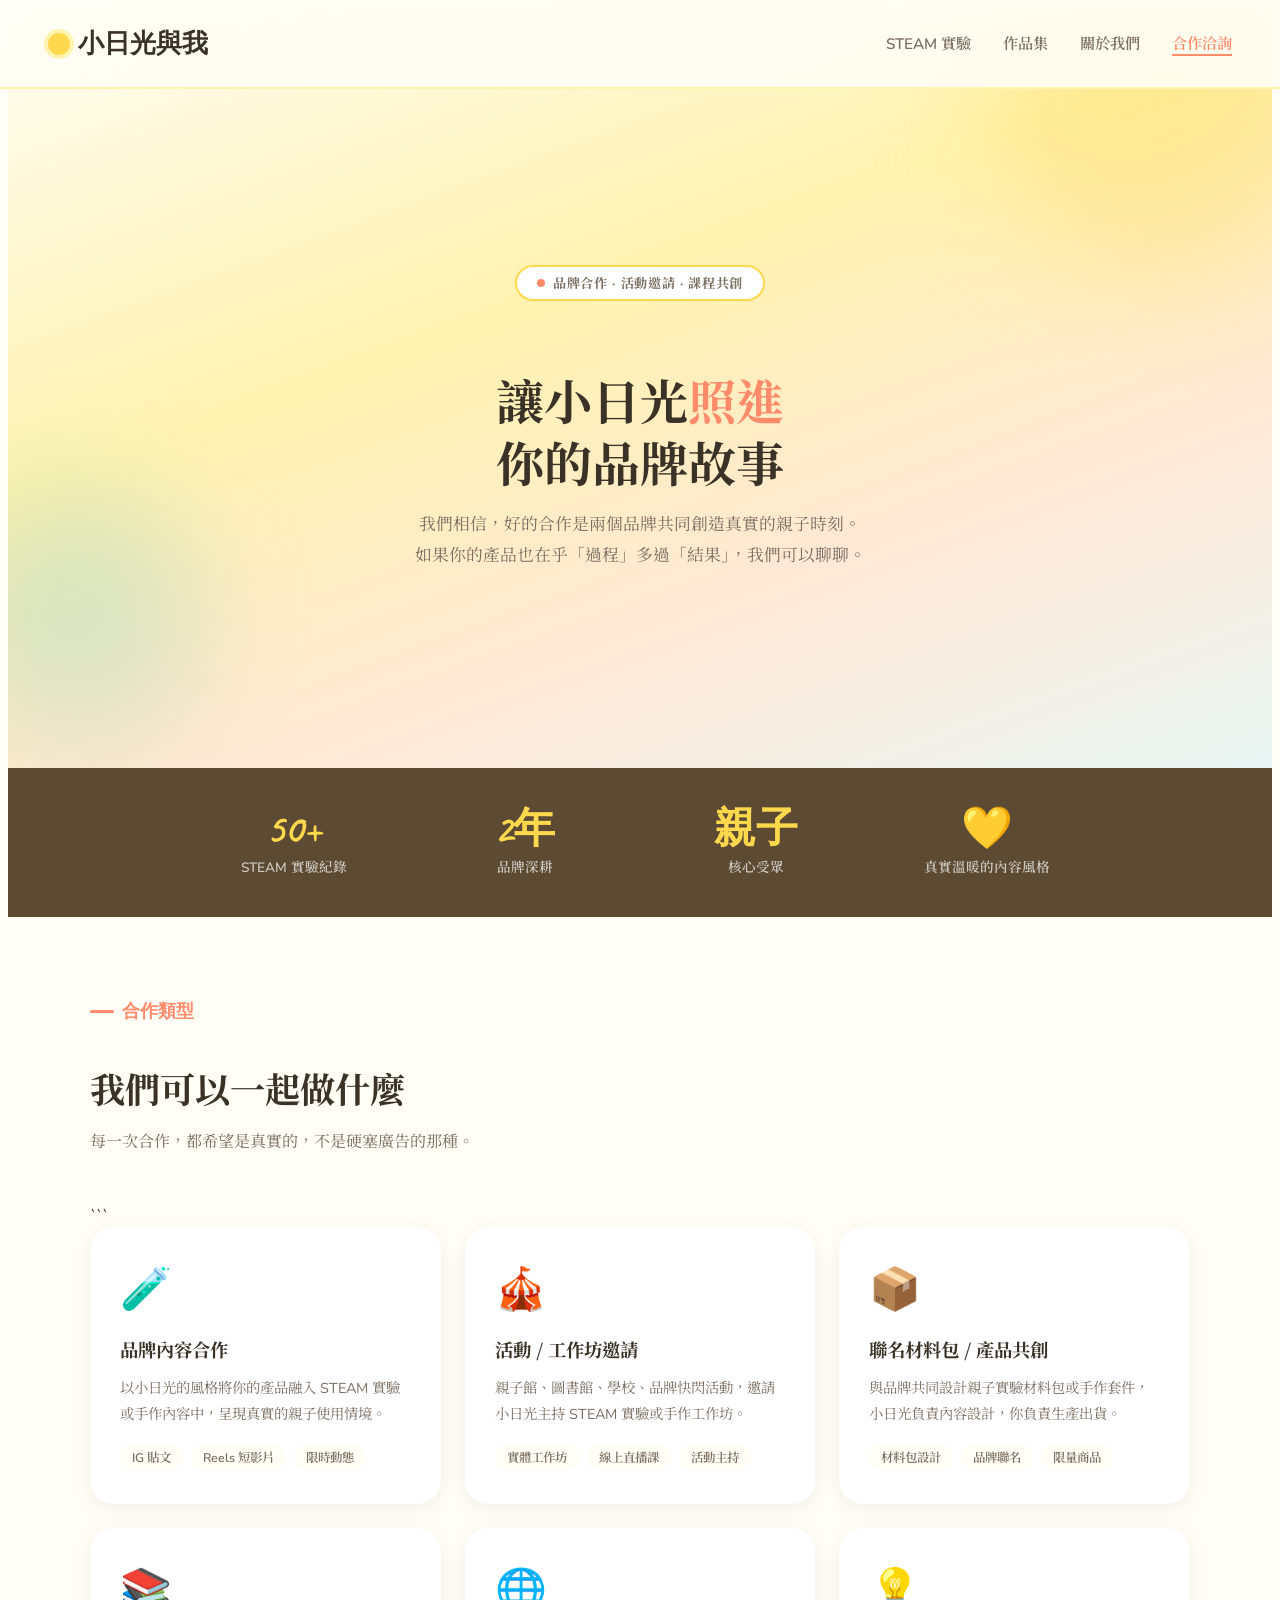
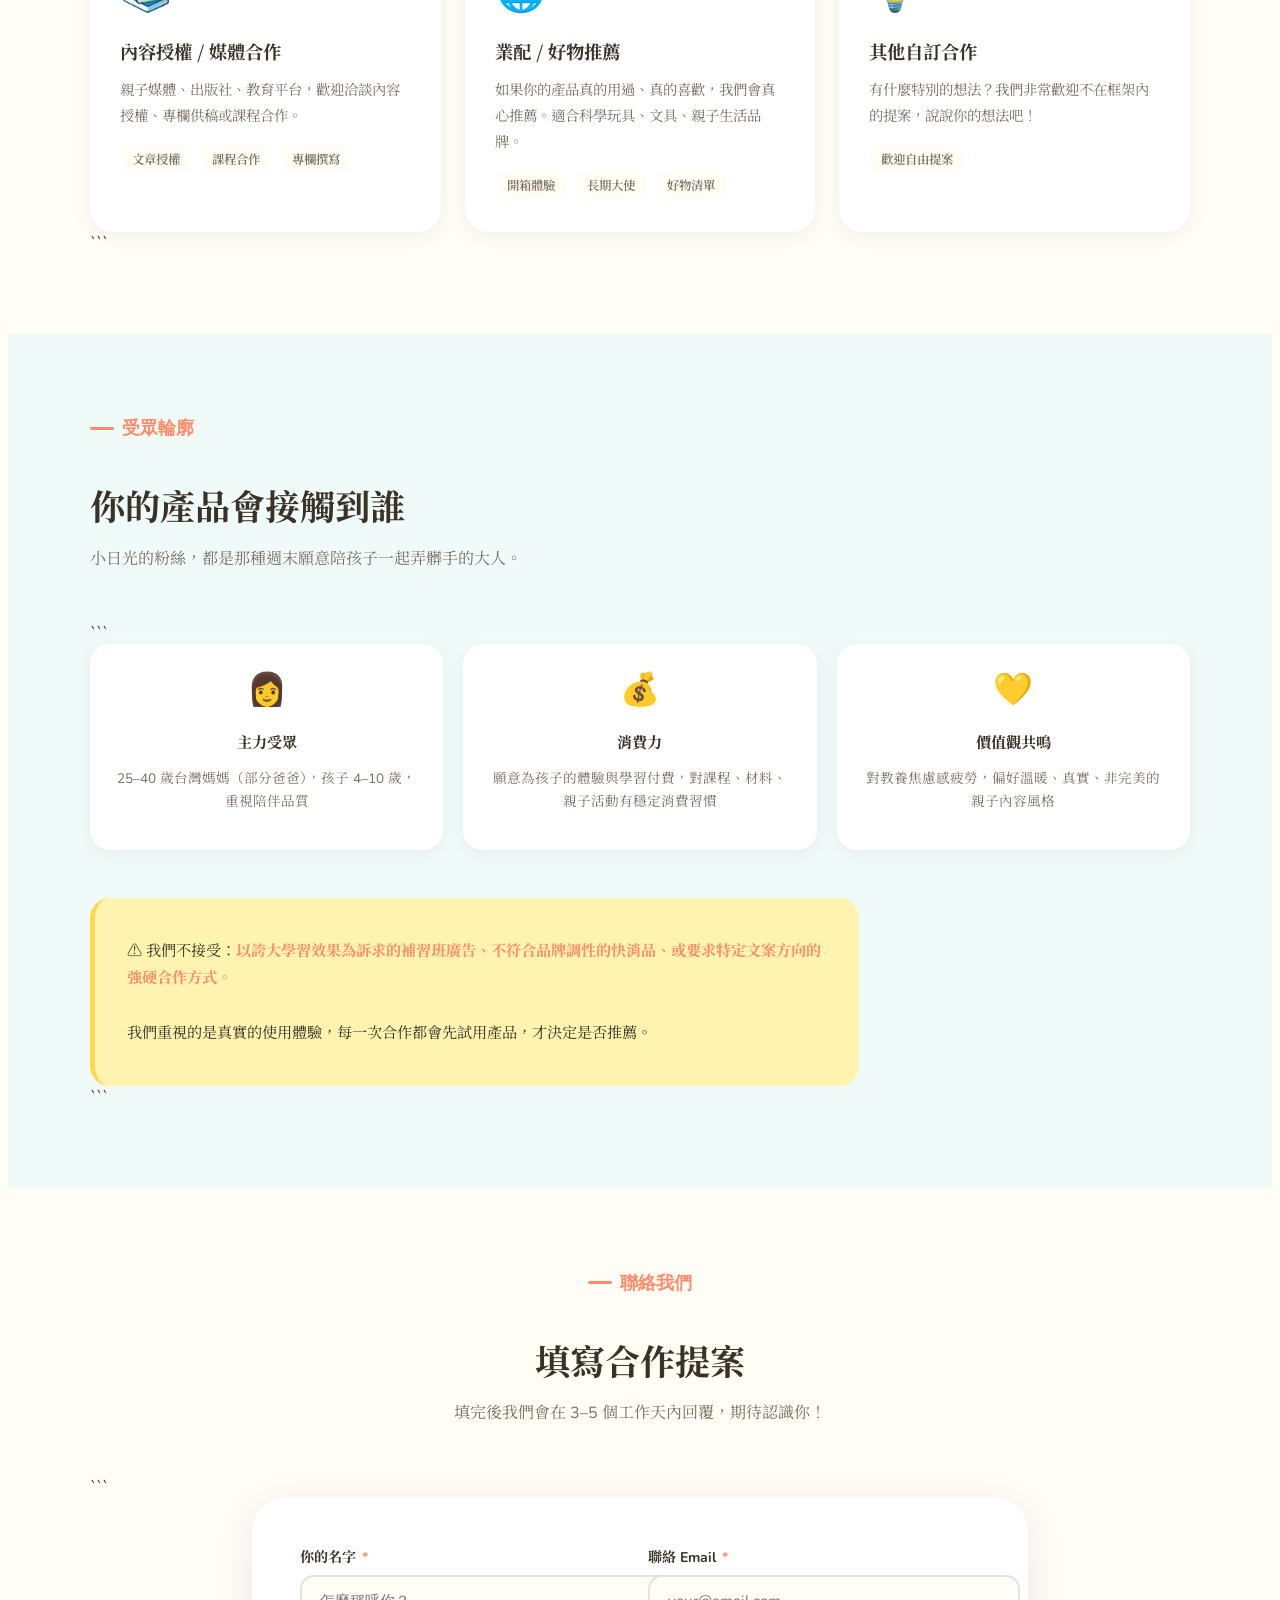
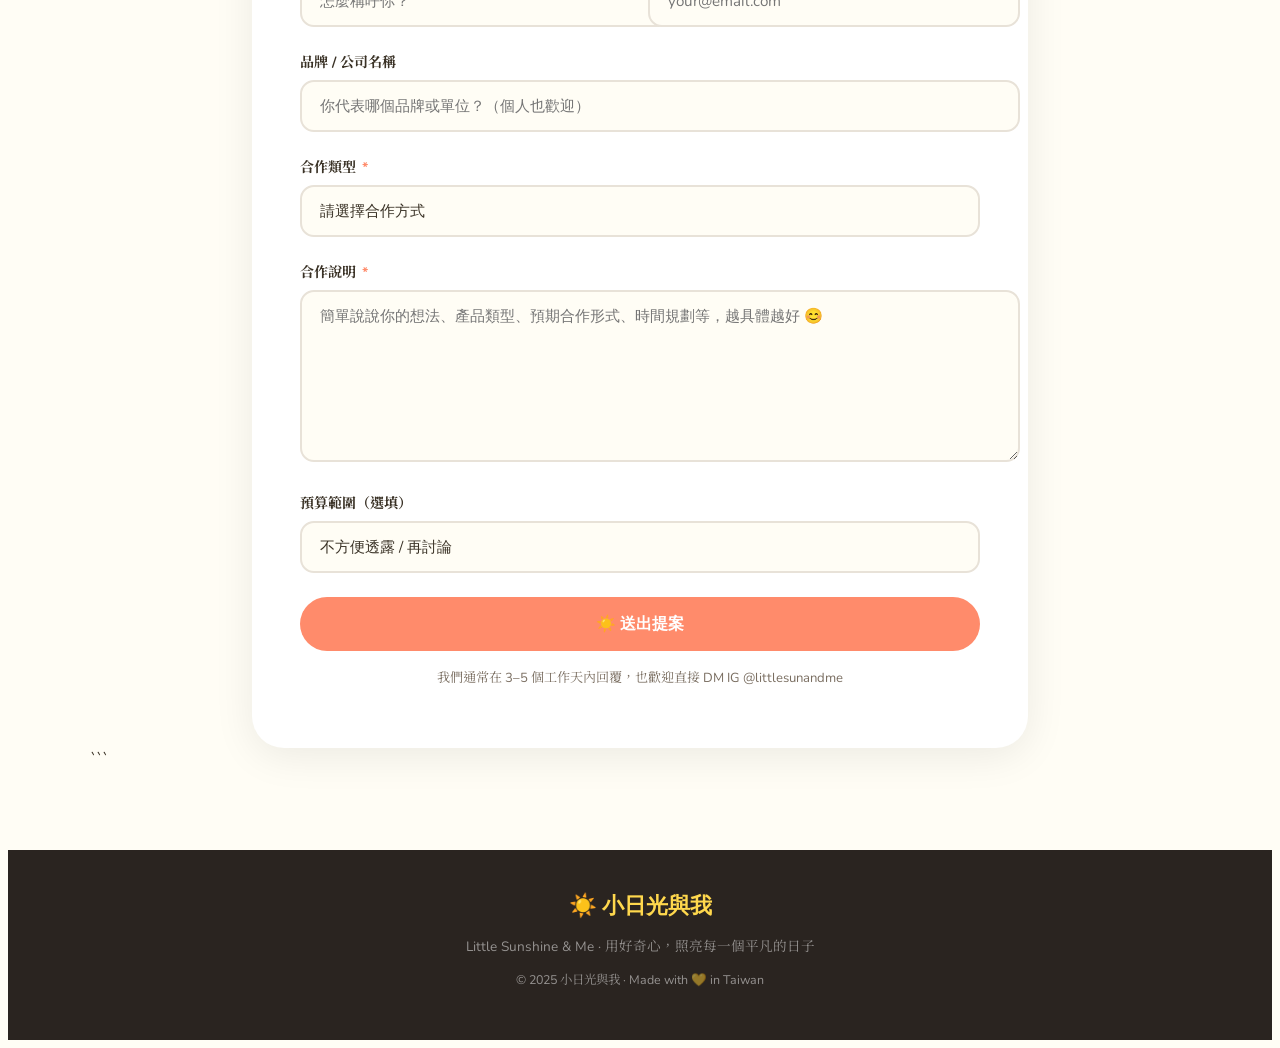
==== collab.html @ 1157f91b "Create collab.html for partnership proposals Add a new HTML page for collaboration inquiries with st" ====
<!DOCTYPE html>

<html lang="zh-TW">
<head>
  <meta charset="UTF-8" />
  <meta name="viewport" content="width=device-width, initial-scale=1.0" />
  <title>合作洽詢 ｜ 小日光與我 Little Sunshine & Me</title>
  <meta name="description" content="與小日光與我合作，觸及台灣親子家庭。品牌業配、活動邀請、課程合作，歡迎洽詢。" />
  <link href="https://fonts.googleapis.com/css2?family=Noto+Serif+TC:wght@400;600;700&family=Nunito:wght@400;600;700;800&family=Caveat:wght@500;700&display=swap" rel="stylesheet">
  <style>
    :root {
      --sun: #FFD84D;
      --sun-light: #FFF3B0;
      --coral: #FF8B6B;
      --mint: #7ECAC3;
      --sky: #A8D8EA;
      --lavender: #C3B1E1;
      --leaf: #90C67C;
      --cream: #FFFDF5;
      --text: #3A3226;
      --text-light: #7A6E61;
      --white: #FFFFFF;
    }

```
* { margin: 0; padding: 0; box-sizing: border-box; }
html { scroll-behavior: smooth; }
body {
  font-family: 'Nunito', 'Noto Serif TC', sans-serif;
  background: var(--cream);
  color: var(--text);
  overflow-x: hidden;
}

/* ── NAV ── */
nav {
  position: fixed; top: 0; left: 0; right: 0; z-index: 100;
  display: flex; align-items: center; justify-content: space-between;
  padding: 16px 48px;
  background: rgba(255,253,245,0.92);
  backdrop-filter: blur(12px);
  border-bottom: 2px solid var(--sun-light);
}
.nav-logo {
  font-family: 'Caveat', cursive;
  font-size: 1.6rem; font-weight: 700;
  color: var(--text); text-decoration: none;
  display: flex; align-items: center; gap: 8px;
}
.sun-dot {
  width: 22px; height: 22px; border-radius: 50%;
  background: var(--sun);
  box-shadow: 0 0 0 4px var(--sun-light);
  flex-shrink: 0;
  animation: pulse-sun 3s ease-in-out infinite;
}
@keyframes pulse-sun {
  0%,100%{ box-shadow: 0 0 0 4px var(--sun-light); }
  50%{ box-shadow: 0 0 0 8px rgba(255,216,77,0.2); }
}
.nav-links { display: flex; gap: 32px; list-style: none; }
.nav-links a {
  text-decoration: none; color: var(--text-light);
  font-weight: 600; font-size: 0.95rem;
  position: relative; padding-bottom: 2px; transition: color 0.2s;
}
.nav-links a::after {
  content: ''; position: absolute; bottom: 0; left: 0;
  width: 0; height: 2px; background: var(--coral);
  transition: width 0.3s;
}
.nav-links a:hover { color: var(--coral); }
.nav-links a:hover::after { width: 100%; }
.nav-links a.active { color: var(--coral); }
.nav-links a.active::after { width: 100%; }

/* ── HERO ── */
.hero {
  min-height: 60vh;
  display: flex; align-items: center; justify-content: center;
  padding: 140px 48px 80px;
  position: relative; overflow: hidden;
  background: linear-gradient(160deg, #FFFDF5 0%, #FFF3B0 40%, #FFE8D6 70%, #E8F5F3 100%);
  text-align: center;
}
.hero-blobs { position: absolute; inset: 0; pointer-events: none; overflow: hidden; }
.blob {
  position: absolute; border-radius: 50%;
  opacity: 0.3; filter: blur(60px);
  animation: float-blob 8s ease-in-out infinite;
}
.blob-1 { width: 350px; height: 350px; background: var(--sun); top: -80px; right: -60px; }
.blob-2 { width: 250px; height: 250px; background: var(--mint); bottom: 30px; left: -60px; animation-delay: 3s; }
@keyframes float-blob {
  0%,100% { transform: translate(0,0) scale(1); }
  50% { transform: translate(15px,-20px) scale(1.04); }
}
.hero-inner { position: relative; z-index: 1; max-width: 700px; }
.hero-badge {
  display: inline-flex; align-items: center; gap: 8px;
  background: var(--white); border: 2px solid var(--sun);
  border-radius: 100px; padding: 6px 20px;
  font-size: 0.82rem; font-weight: 700; color: var(--text-light);
  margin-bottom: 28px; letter-spacing: 0.05em;
}
.hero-badge .dot { width: 8px; height: 8px; border-radius: 50%; background: var(--coral); }
.hero-title {
  font-family: 'Noto Serif TC', serif;
  font-size: clamp(2rem, 5vw, 3rem);
  font-weight: 700; line-height: 1.3;
  color: var(--text); margin-bottom: 16px;
}
.hero-title .accent { color: var(--coral); }
.hero-desc {
  font-size: 1.05rem; color: var(--text-light);
  line-height: 1.8; margin-bottom: 0;
}
@keyframes fade-up {
  from { opacity: 0; transform: translateY(24px); }
  to { opacity: 1; transform: translateY(0); }
}
.hero-inner { animation: fade-up 0.8s ease both; }

/* ── COMMON ── */
.max-w { max-width: 1100px; margin: 0 auto; }
section { padding: 80px 48px; }
.section-label {
  display: inline-flex; align-items: center; gap: 8px;
  font-family: 'Caveat', cursive; font-size: 1.1rem; font-weight: 700;
  color: var(--coral); margin-bottom: 12px;
}
.section-label::before { content: ''; display: block; width: 24px; height: 3px; background: var(--coral); border-radius: 2px; }
h2 {
  font-family: 'Noto Serif TC', serif;
  font-size: clamp(1.6rem, 3vw, 2.2rem);
  font-weight: 700; line-height: 1.35; margin-bottom: 16px;
}
.section-desc { color: var(--text-light); font-size: 1rem; line-height: 1.8; max-width: 560px; margin-bottom: 48px; }

/* ── STATS STRIP ── */
.stats-strip {
  background: #5C4A32; color: var(--white);
  padding: 40px 48px;
}
.stats-inner {
  max-width: 900px; margin: 0 auto;
  display: grid; grid-template-columns: repeat(4, 1fr);
  gap: 24px; text-align: center;
}
.stat-item {}
.stat-num {
  font-family: 'Caveat', cursive;
  font-size: 2.6rem; font-weight: 700; color: var(--sun);
  line-height: 1;
}
.stat-label { font-size: 0.85rem; color: rgba(255,255,255,0.7); margin-top: 6px; font-weight: 600; }

/* ── COLLAB TYPES ── */
.collab-section { background: var(--cream); }
.collab-grid {
  display: grid; grid-template-columns: repeat(auto-fill, minmax(300px, 1fr));
  gap: 24px;
}
.collab-card {
  background: var(--white); border-radius: 24px;
  padding: 32px 28px; border: 2px solid transparent;
  box-shadow: 0 4px 20px rgba(0,0,0,0.06);
  transition: all 0.3s;
}
.collab-card:hover { border-color: var(--coral); transform: translateY(-4px); box-shadow: 0 16px 40px rgba(0,0,0,0.1); }
.collab-icon { font-size: 2.6rem; margin-bottom: 16px; }
.collab-card h3 {
  font-family: 'Noto Serif TC', serif;
  font-size: 1.15rem; font-weight: 700; margin-bottom: 10px; color: var(--text);
}
.collab-card p { font-size: 0.9rem; color: var(--text-light); line-height: 1.8; margin-bottom: 16px; }
.collab-tags { display: flex; flex-wrap: wrap; gap: 8px; }
.collab-tag {
  background: var(--cream); border-radius: 100px;
  padding: 4px 12px; font-size: 0.78rem; font-weight: 600; color: var(--text-light);
}

/* ── AUDIENCE ── */
.audience-section { background: #F0FBF9; }
.audience-grid {
  display: grid; grid-template-columns: repeat(3, 1fr);
  gap: 20px; margin-bottom: 48px;
}
.audience-card {
  background: var(--white); border-radius: 20px; padding: 24px;
  box-shadow: 0 4px 16px rgba(0,0,0,0.05); text-align: center;
}
.audience-icon { font-size: 2rem; margin-bottom: 12px; }
.audience-card h4 { font-size: 0.95rem; font-weight: 700; margin-bottom: 6px; color: var(--text); }
.audience-card p { font-size: 0.85rem; color: var(--text-light); line-height: 1.7; }
.audience-note {
  background: var(--sun-light); border-radius: 20px; padding: 24px 32px;
  border-left: 5px solid var(--sun); max-width: 700px;
}
.audience-note p { font-size: 0.95rem; color: var(--text); line-height: 1.8; }
.audience-note strong { color: var(--coral); }

/* ── FORM ── */
.form-section { background: var(--cream); }
.form-wrap {
  max-width: 680px; margin: 0 auto;
  background: var(--white); border-radius: 32px;
  padding: 48px; box-shadow: 0 8px 40px rgba(0,0,0,0.08);
}
.form-group { margin-bottom: 24px; }
.form-group label {
  display: block; font-size: 0.88rem; font-weight: 700;
  color: var(--text); margin-bottom: 8px;
}
.form-group label span { color: var(--coral); margin-left: 2px; }
.form-group input,
.form-group select,
.form-group textarea {
  width: 100%; padding: 14px 18px;
  border: 2px solid #E8E2D8; border-radius: 14px;
  font-size: 0.95rem; font-family: 'Nunito', sans-serif;
  color: var(--text); background: var(--cream);
  transition: border-color 0.2s, box-shadow 0.2s;
  outline: none; appearance: none;
}
.form-group input:focus,
.form-group select:focus,
.form-group textarea:focus {
  border-color: var(--coral);
  box-shadow: 0 0 0 4px rgba(255,139,107,0.12);
}
.form-group textarea { min-height: 140px; resize: vertical; }
.form-row { display: grid; grid-template-columns: 1fr 1fr; gap: 16px; }
.form-submit {
  width: 100%; padding: 16px;
  background: var(--coral); color: var(--white);
  border: none; border-radius: 100px;
  font-size: 1rem; font-weight: 700; font-family: 'Nunito', sans-serif;
  cursor: pointer; transition: all 0.25s;
  display: flex; align-items: center; justify-content: center; gap: 8px;
}
.form-submit:hover { background: #e8704f; transform: translateY(-2px); box-shadow: 0 8px 24px rgba(255,139,107,0.4); }
.form-note {
  text-align: center; margin-top: 16px;
  font-size: 0.82rem; color: var(--text-light);
}
/* success state */
.form-success {
  display: none; text-align: center; padding: 40px 20px;
}
.form-success .success-icon { font-size: 4rem; margin-bottom: 16px; }
.form-success h3 {
  font-family: 'Noto Serif TC', serif;
  font-size: 1.5rem; font-weight: 700; color: var(--text); margin-bottom: 12px;
}
.form-success p { color: var(--text-light); line-height: 1.8; }

/* ── FOOTER ── */
footer {
  background: #2A2420; color: rgba(255,255,255,0.5);
  text-align: center; padding: 40px 48px;
}
.footer-logo {
  font-family: 'Caveat', cursive; font-size: 1.4rem; font-weight: 700;
  color: var(--sun); margin-bottom: 12px;
}
footer p { font-size: 0.85rem; }

/* ── SCROLL REVEAL ── */
.reveal { opacity: 0; transform: translateY(24px); transition: opacity 0.7s, transform 0.7s; }
.reveal.visible { opacity: 1; transform: none; }

/* ── RESPONSIVE ── */
@media (max-width: 768px) {
  nav { padding: 16px 20px; }
  .nav-links { display: none; }
  section { padding: 60px 20px; }
  .hero { padding: 100px 20px 60px; }
  .stats-strip { padding: 32px 20px; }
  .stats-inner { grid-template-columns: repeat(2, 1fr); gap: 20px; }
  .collab-grid { grid-template-columns: 1fr; }
  .audience-grid { grid-template-columns: 1fr; }
  .form-wrap { padding: 28px 20px; }
  .form-row { grid-template-columns: 1fr; }
}
```

  </style>
</head>
<body>

<!-- NAV -->

<nav>
  <a href="index.html" class="nav-logo">
    <span class="sun-dot"></span>
    小日光與我
  </a>
  <ul class="nav-links">
    <li><a href="index.html#experiments">STEAM 實驗</a></li>
    <li><a href="index.html#portfolio">作品集</a></li>
    <li><a href="index.html#about">關於我們</a></li>
    <li><a href="collab.html" class="active">合作洽詢</a></li>
  </ul>
</nav>

<!-- HERO -->

<section class="hero">
  <div class="hero-blobs">
    <div class="blob blob-1"></div>
    <div class="blob blob-2"></div>
  </div>
  <div class="hero-inner">
    <div class="hero-badge"><span class="dot"></span> 品牌合作 · 活動邀請 · 課程共創</div>
    <h1 class="hero-title">讓小日光<span class="accent">照進</span><br>你的品牌故事</h1>
    <p class="hero-desc">
      我們相信，好的合作是兩個品牌共同創造真實的親子時刻。<br>
      如果你的產品也在乎「過程」多過「結果」，我們可以聊聊。
    </p>
  </div>
</section>

<!-- STATS STRIP -->

<div class="stats-strip">
  <div class="stats-inner">
    <div class="stat-item">
      <div class="stat-num">50+</div>
      <div class="stat-label">STEAM 實驗紀錄</div>
    </div>
    <div class="stat-item">
      <div class="stat-num">2年</div>
      <div class="stat-label">品牌深耕</div>
    </div>
    <div class="stat-item">
      <div class="stat-num">親子</div>
      <div class="stat-label">核心受眾</div>
    </div>
    <div class="stat-item">
      <div class="stat-num">💛</div>
      <div class="stat-label">真實溫暖的內容風格</div>
    </div>
  </div>
</div>

<!-- COLLAB TYPES -->

<section class="collab-section">
  <div class="max-w">
    <div class="section-label reveal">合作類型</div>
    <h2 class="reveal">我們可以一起做什麼</h2>
    <p class="section-desc reveal">每一次合作，都希望是真實的，不是硬塞廣告的那種。</p>

```
<div class="collab-grid">
  <div class="collab-card reveal">
    <div class="collab-icon">🧪</div>
    <h3>品牌內容合作</h3>
    <p>以小日光的風格將你的產品融入 STEAM 實驗或手作內容中，呈現真實的親子使用情境。</p>
    <div class="collab-tags">
      <span class="collab-tag">IG 貼文</span>
      <span class="collab-tag">Reels 短影片</span>
      <span class="collab-tag">限時動態</span>
    </div>
  </div>

  <div class="collab-card reveal">
    <div class="collab-icon">🎪</div>
    <h3>活動 / 工作坊邀請</h3>
    <p>親子館、圖書館、學校、品牌快閃活動，邀請小日光主持 STEAM 實驗或手作工作坊。</p>
    <div class="collab-tags">
      <span class="collab-tag">實體工作坊</span>
      <span class="collab-tag">線上直播課</span>
      <span class="collab-tag">活動主持</span>
    </div>
  </div>

  <div class="collab-card reveal">
    <div class="collab-icon">📦</div>
    <h3>聯名材料包 / 產品共創</h3>
    <p>與品牌共同設計親子實驗材料包或手作套件，小日光負責內容設計，你負責生產出貨。</p>
    <div class="collab-tags">
      <span class="collab-tag">材料包設計</span>
      <span class="collab-tag">品牌聯名</span>
      <span class="collab-tag">限量商品</span>
    </div>
  </div>

  <div class="collab-card reveal">
    <div class="collab-icon">📚</div>
    <h3>內容授權 / 媒體合作</h3>
    <p>親子媒體、出版社、教育平台，歡迎洽談內容授權、專欄供稿或課程合作。</p>
    <div class="collab-tags">
      <span class="collab-tag">文章授權</span>
      <span class="collab-tag">課程合作</span>
      <span class="collab-tag">專欄撰寫</span>
    </div>
  </div>

  <div class="collab-card reveal">
    <div class="collab-icon">🌐</div>
    <h3>業配 / 好物推薦</h3>
    <p>如果你的產品真的用過、真的喜歡，我們會真心推薦。適合科學玩具、文具、親子生活品牌。</p>
    <div class="collab-tags">
      <span class="collab-tag">開箱體驗</span>
      <span class="collab-tag">長期大使</span>
      <span class="collab-tag">好物清單</span>
    </div>
  </div>

  <div class="collab-card reveal">
    <div class="collab-icon">💡</div>
    <h3>其他自訂合作</h3>
    <p>有什麼特別的想法？我們非常歡迎不在框架內的提案，說說你的想法吧！</p>
    <div class="collab-tags">
      <span class="collab-tag">歡迎自由提案</span>
    </div>
  </div>
</div>
```

  </div>
</section>

<!-- AUDIENCE -->

<section class="audience-section">
  <div class="max-w">
    <div class="section-label reveal">受眾輪廓</div>
    <h2 class="reveal">你的產品會接觸到誰</h2>
    <p class="section-desc reveal">小日光的粉絲，都是那種週末願意陪孩子一起弄髒手的大人。</p>

```
<div class="audience-grid reveal">
  <div class="audience-card">
    <div class="audience-icon">👩</div>
    <h4>主力受眾</h4>
    <p>25–40 歲台灣媽媽（部分爸爸），孩子 4–10 歲，重視陪伴品質</p>
  </div>
  <div class="audience-card">
    <div class="audience-icon">💰</div>
    <h4>消費力</h4>
    <p>願意為孩子的體驗與學習付費，對課程、材料、親子活動有穩定消費習慣</p>
  </div>
  <div class="audience-card">
    <div class="audience-icon">💛</div>
    <h4>價值觀共鳴</h4>
    <p>對教養焦慮感疲勞，偏好溫暖、真實、非完美的親子內容風格</p>
  </div>
</div>

<div class="audience-note reveal">
  <p>
    ⚠️ 我們不接受：<strong>以誇大學習效果為訴求的補習班廣告、不符合品牌調性的快消品、或要求特定文案方向的強硬合作方式。</strong><br><br>
    我們重視的是真實的使用體驗，每一次合作都會先試用產品，才決定是否推薦。
  </p>
</div>
```

  </div>
</section>

<!-- FORM -->

<section class="form-section">
  <div class="max-w">
    <div style="text-align:center; margin-bottom: 48px;">
      <div class="section-label reveal" style="justify-content:center">聯絡我們</div>
      <h2 class="reveal">填寫合作提案</h2>
      <p class="section-desc reveal" style="margin: 0 auto; text-align:center;">填完後我們會在 3–5 個工作天內回覆，期待認識你！</p>
    </div>

```
<div class="form-wrap reveal">
  <div id="formContent">
    <div class="form-row">
      <div class="form-group">
        <label>你的名字 <span>*</span></label>
        <input type="text" id="inputName" placeholder="怎麼稱呼你？" />
      </div>
      <div class="form-group">
        <label>聯絡 Email <span>*</span></label>
        <input type="email" id="inputEmail" placeholder="your@email.com" />
      </div>
    </div>

    <div class="form-group">
      <label>品牌 / 公司名稱</label>
      <input type="text" id="inputBrand" placeholder="你代表哪個品牌或單位？（個人也歡迎）" />
    </div>

    <div class="form-group">
      <label>合作類型 <span>*</span></label>
      <select id="inputType">
        <option value="">請選擇合作方式</option>
        <option value="content">品牌內容合作（IG 貼文 / Reels）</option>
        <option value="event">活動 / 工作坊邀請</option>
        <option value="product">聯名材料包 / 產品共創</option>
        <option value="media">內容授權 / 媒體合作</option>
        <option value="sponsor">業配 / 好物推薦</option>
        <option value="other">其他（請在說明欄描述）</option>
      </select>
    </div>

    <div class="form-group">
      <label>合作說明 <span>*</span></label>
      <textarea id="inputDesc" placeholder="簡單說說你的想法、產品類型、預期合作形式、時間規劃等，越具體越好 😊"></textarea>
    </div>

    <div class="form-group">
      <label>預算範圍（選填）</label>
      <select id="inputBudget">
        <option value="">不方便透露 / 再討論</option>
        <option value="under5k">NT$ 5,000 以下</option>
        <option value="5k-15k">NT$ 5,000–15,000</option>
        <option value="15k-30k">NT$ 15,000–30,000</option>
        <option value="above30k">NT$ 30,000 以上</option>
      </select>
    </div>

    <button class="form-submit" onclick="submitForm()">
      ☀️ 送出提案
    </button>
    <p class="form-note">我們通常在 3–5 個工作天內回覆，也歡迎直接 DM IG @littlesunandme</p>
  </div>

  <div class="form-success" id="formSuccess">
    <div class="success-icon">🌟</div>
    <h3>謝謝你的提案！</h3>
    <p>我們已收到你的訊息，<br>會在 3–5 個工作天內透過 Email 與你聯繫。<br><br>期待一起創造有意義的親子時刻 💛</p>
  </div>
</div>
```

  </div>
</section>

<!-- FOOTER -->

<footer>
  <div class="footer-logo">☀️ 小日光與我</div>
  <p>Little Sunshine & Me · 用好奇心，照亮每一個平凡的日子</p>
  <p style="margin-top:8px; font-size:0.78rem;">© 2025 小日光與我 · Made with 💛 in Taiwan</p>
</footer>

<script>
  // Scroll reveal
  const observer = new IntersectionObserver(entries => {
    entries.forEach(e => { if (e.isIntersecting) e.target.classList.add('visible'); });
  }, { threshold: 0.12 });
  document.querySelectorAll('.reveal').forEach(el => observer.observe(el));

  // Form submit (前端 validation，實際送出需接後端或 Formspree)
  function submitForm() {
    const name = document.getElementById('inputName').value.trim();
    const email = document.getElementById('inputEmail').value.trim();
    const type = document.getElementById('inputType').value;
    const desc = document.getElementById('inputDesc').value.trim();

    if (!name) { alert('請填寫你的名字 😊'); return; }
    if (!email || !email.includes('@')) { alert('請填寫正確的 Email 😊'); return; }
    if (!type) { alert('請選擇合作類型 😊'); return; }
    if (!desc) { alert('請填寫合作說明 😊'); return; }

    // 這裡可以替換成 Formspree / EmailJS / 自己的 API
    // 目前顯示成功畫面
    document.getElementById('formContent').style.display = 'none';
    document.getElementById('formSuccess').style.display = 'block';
  }
</script>

</body>
</html>
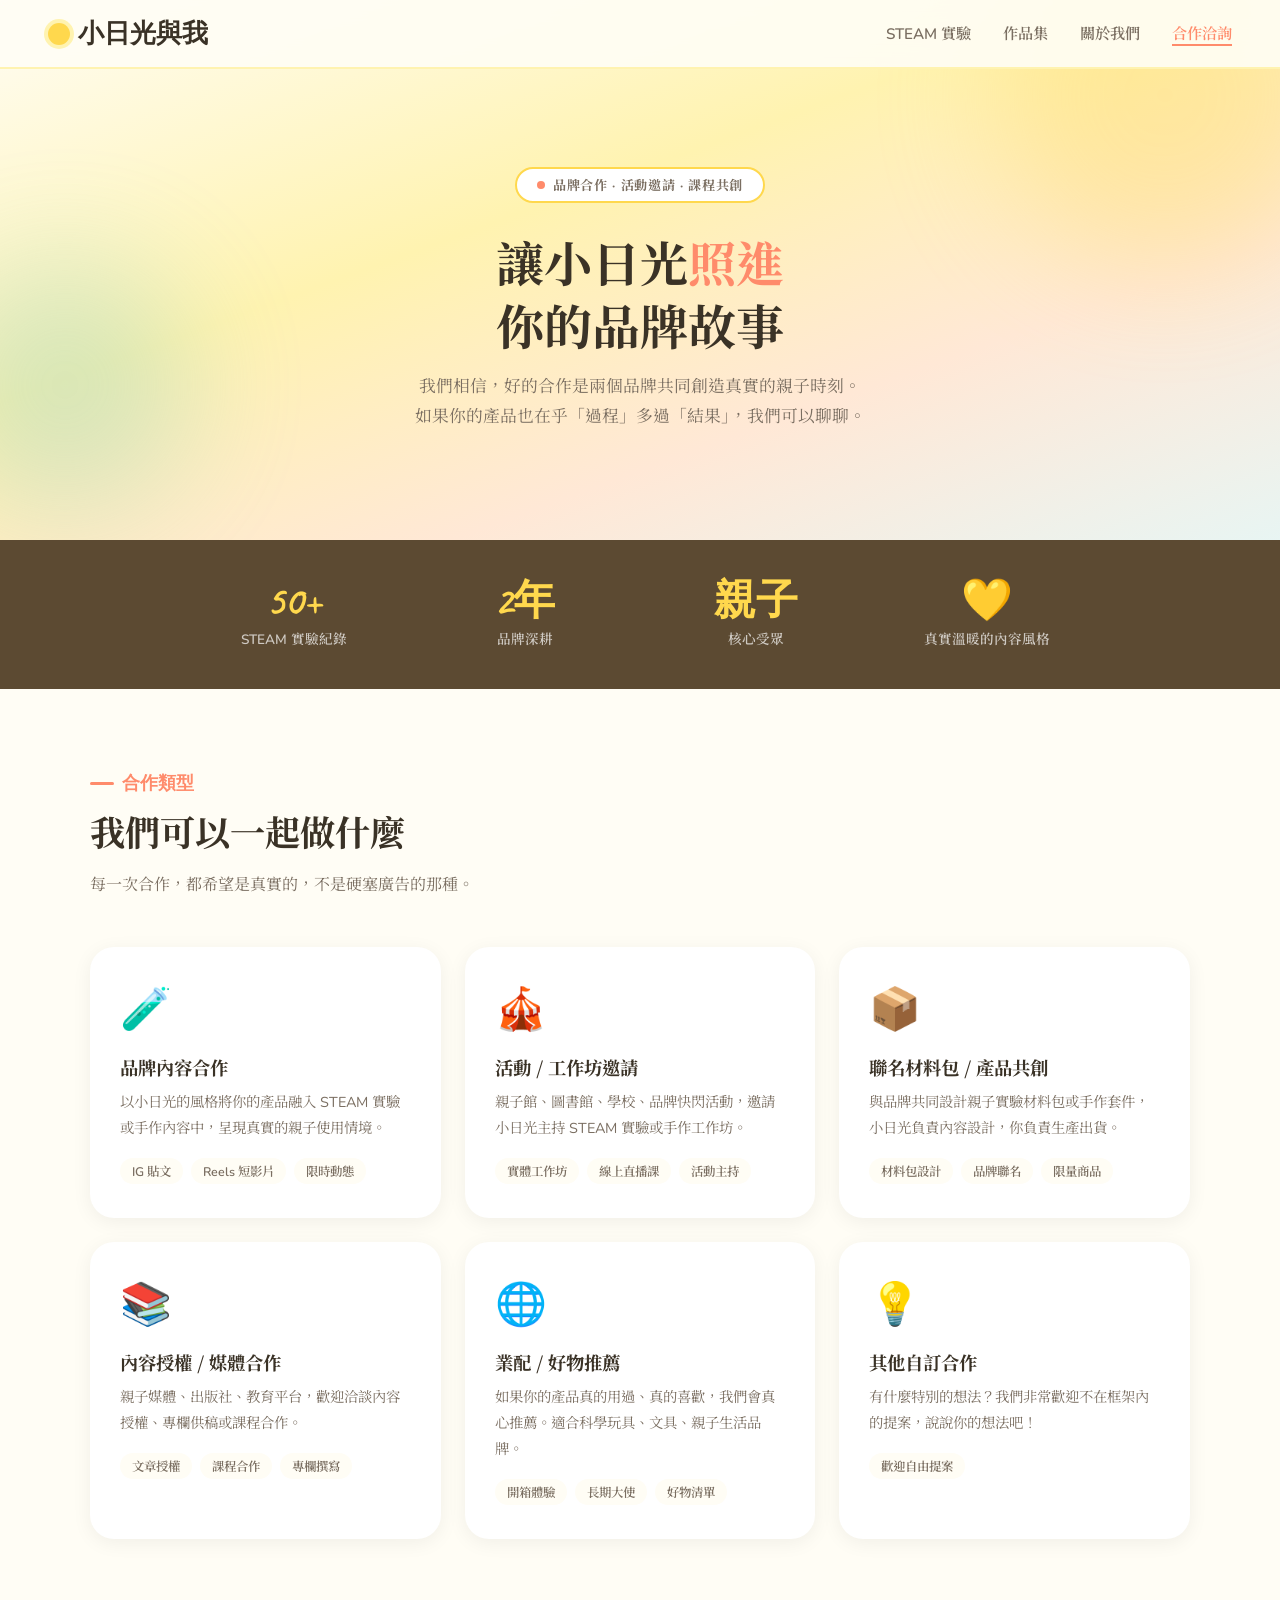
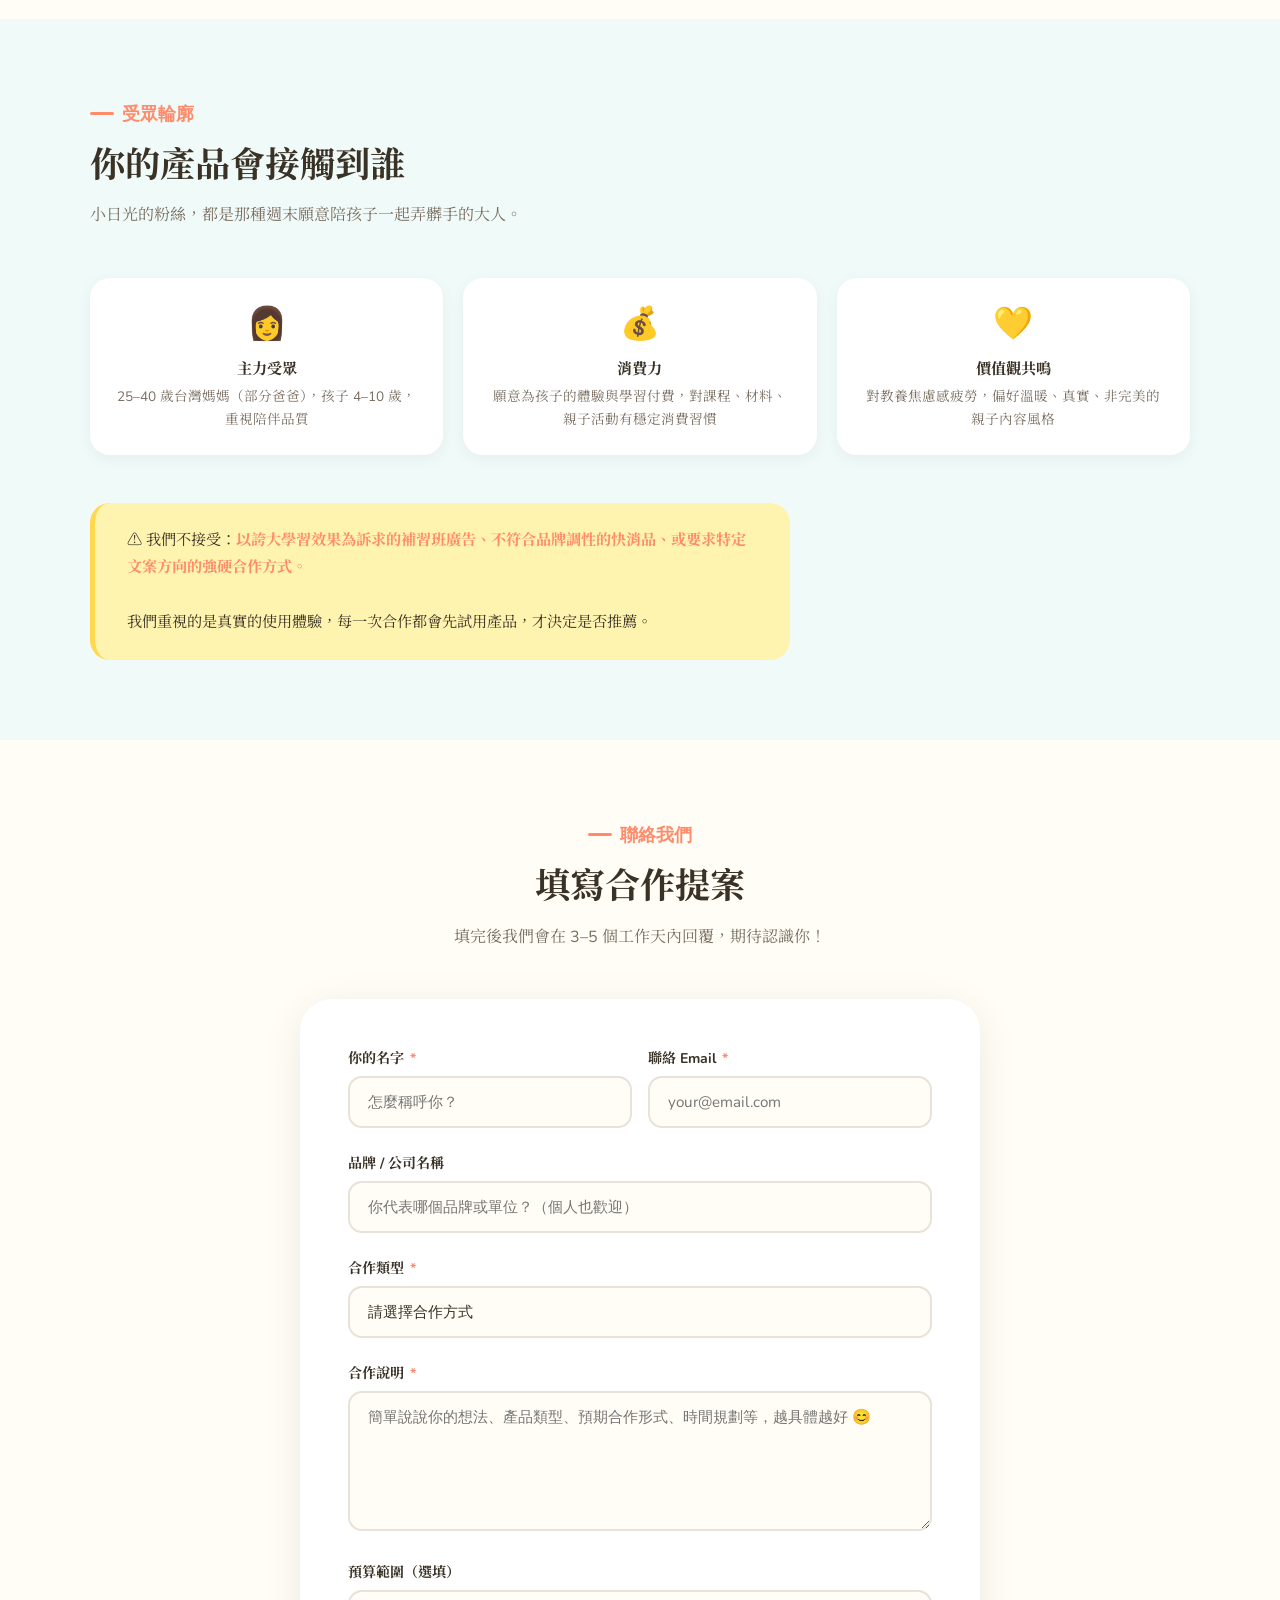
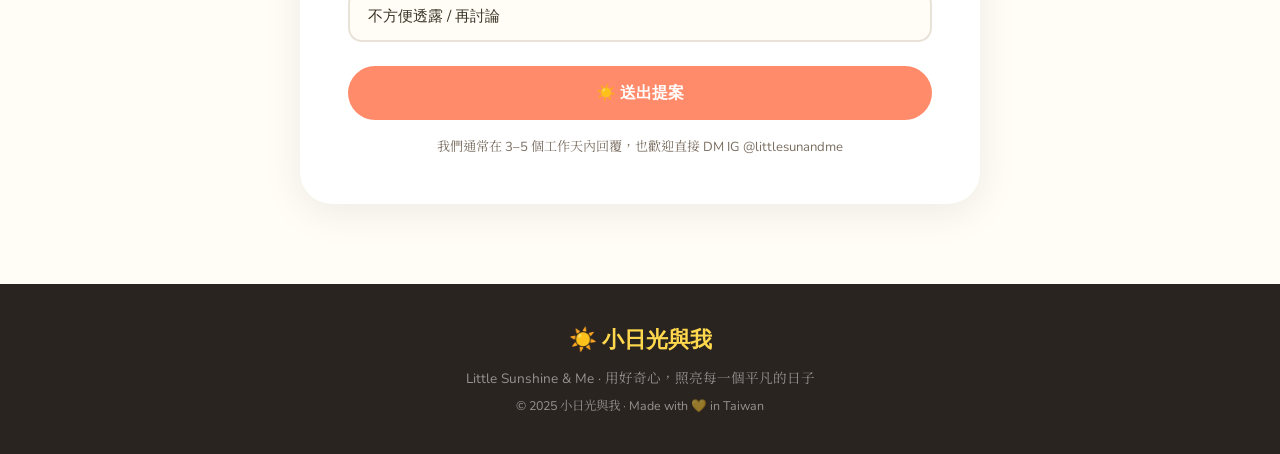
==== commit b2fdb67c: "fix: 修復 Bug、強化 SEO 與手機版體驗 Bug 修復： - 移除 collab.html style 和 HTML body 內的 markdown backticks（CSS 失效問題）" ====
--- a/collab.html
+++ b/collab.html
@@ -6,6 +6,44 @@
   <meta name="viewport" content="width=device-width, initial-scale=1.0" />
   <title>合作洽詢 ｜ 小日光與我 Little Sunshine & Me</title>
   <meta name="description" content="與小日光與我合作，觸及台灣親子家庭。品牌業配、活動邀請、課程合作，歡迎洽詢。" />
+  <meta name="keywords" content="親子部落客合作, 親子KOL, 品牌業配, 親子活動邀請, STEAM教育合作, 小日光與我" />
+  <meta name="author" content="小日光與我 Little Sunshine & Me" />
+  <meta name="robots" content="index, follow" />
+  <link rel="canonical" href="https://meill.github.io/littlesunandme_website/collab.html" />
+
+  <!-- Open Graph -->
+  <meta property="og:site_name" content="小日光與我 Little Sunshine & Me" />
+  <meta property="og:title" content="合作洽詢 ｜ 小日光與我 Little Sunshine & Me" />
+  <meta property="og:description" content="與小日光與我合作，觸及台灣親子家庭。品牌業配、活動邀請、課程合作，歡迎洽詢。" />
+  <meta property="og:image" content="https://meill.github.io/littlesunandme_website/cover.jpg" />
+  <meta property="og:type" content="website" />
+  <meta property="og:url" content="https://meill.github.io/littlesunandme_website/collab.html" />
+  <meta property="og:locale" content="zh_TW" />
+
+  <!-- Twitter Card -->
+  <meta name="twitter:card" content="summary_large_image" />
+  <meta name="twitter:title" content="合作洽詢 ｜ 小日光與我 Little Sunshine & Me" />
+  <meta name="twitter:description" content="與小日光與我合作，觸及台灣親子家庭。品牌業配、活動邀請、課程合作，歡迎洽詢。" />
+  <meta name="twitter:image" content="https://meill.github.io/littlesunandme_website/cover.jpg" />
+
+  <!-- JSON-LD 結構化資料 -->
+  <script type="application/ld+json">
+  {
+    "@context": "https://schema.org",
+    "@type": "ContactPage",
+    "name": "合作洽詢 ｜ 小日光與我",
+    "description": "與小日光與我合作，觸及台灣親子家庭。品牌業配、活動邀請、課程合作，歡迎洽詢。",
+    "url": "https://meill.github.io/littlesunandme_website/collab.html",
+    "inLanguage": "zh-TW",
+    "isPartOf": {
+      "@type": "Blog",
+      "name": "小日光與我 Little Sunshine & Me",
+      "url": "https://meill.github.io/littlesunandme_website/"
+    }
+  }
+  </script>
+  <link rel="preconnect" href="https://fonts.googleapis.com">
+  <link rel="preconnect" href="https://fonts.gstatic.com" crossorigin>
   <link href="https://fonts.googleapis.com/css2?family=Noto+Serif+TC:wght@400;600;700&family=Nunito:wght@400;600;700;800&family=Caveat:wght@500;700&display=swap" rel="stylesheet">
   <style>
     :root {
@@ -22,7 +60,6 @@
       --white: #FFFFFF;
     }
 
-```
 * { margin: 0; padding: 0; box-sizing: border-box; }
 html { scroll-behavior: smooth; }
 body {
@@ -39,6 +76,7 @@
   padding: 16px 48px;
   background: rgba(255,253,245,0.92);
   backdrop-filter: blur(12px);
+  -webkit-backdrop-filter: blur(12px);
   border-bottom: 2px solid var(--sun-light);
 }
 .nav-logo {
@@ -283,7 +321,6 @@
   .form-wrap { padding: 28px 20px; }
   .form-row { grid-template-columns: 1fr; }
 }
-```
 
   </style>
 </head>
@@ -352,8 +389,7 @@
     <h2 class="reveal">我們可以一起做什麼</h2>
     <p class="section-desc reveal">每一次合作，都希望是真實的，不是硬塞廣告的那種。</p>
 
-```
-<div class="collab-grid">
+    <div class="collab-grid">
   <div class="collab-card reveal">
     <div class="collab-icon">🧪</div>
     <h3>品牌內容合作</h3>
@@ -417,8 +453,7 @@
       <span class="collab-tag">歡迎自由提案</span>
     </div>
   </div>
-</div>
-```
+    </div>
 
   </div>
 </section>
@@ -431,8 +466,7 @@
     <h2 class="reveal">你的產品會接觸到誰</h2>
     <p class="section-desc reveal">小日光的粉絲，都是那種週末願意陪孩子一起弄髒手的大人。</p>
 
-```
-<div class="audience-grid reveal">
+    <div class="audience-grid reveal">
   <div class="audience-card">
     <div class="audience-icon">👩</div>
     <h4>主力受眾</h4>
@@ -455,8 +489,7 @@
     ⚠️ 我們不接受：<strong>以誇大學習效果為訴求的補習班廣告、不符合品牌調性的快消品、或要求特定文案方向的強硬合作方式。</strong><br><br>
     我們重視的是真實的使用體驗，每一次合作都會先試用產品，才決定是否推薦。
   </p>
-</div>
-```
+  </div>
 
   </div>
 </section>
@@ -471,8 +504,7 @@
       <p class="section-desc reveal" style="margin: 0 auto; text-align:center;">填完後我們會在 3–5 個工作天內回覆，期待認識你！</p>
     </div>
 
-```
-<div class="form-wrap reveal">
+    <div class="form-wrap reveal">
   <div id="formContent">
     <div class="form-row">
       <div class="form-group">
@@ -530,8 +562,7 @@
     <h3>謝謝你的提案！</h3>
     <p>我們已收到你的訊息，<br>會在 3–5 個工作天內透過 Email 與你聯繫。<br><br>期待一起創造有意義的親子時刻 💛</p>
   </div>
-</div>
-```
+    </div>
 
   </div>
 </section>
@@ -551,22 +582,46 @@
   }, { threshold: 0.12 });
   document.querySelectorAll('.reveal').forEach(el => observer.observe(el));
 
-  // Form submit (前端 validation，實際送出需接後端或 Formspree)
-  function submitForm() {
-    const name = document.getElementById('inputName').value.trim();
+  // ⚠️ 將下方的 YOUR_FORM_ID 換成你在 formspree.io 申請的表單 ID
+  const FORMSPREE_ENDPOINT = 'https://formspree.io/f/YOUR_FORM_ID';
+  const EMAIL_RE = /^[^\s@]+@[^\s@]+\.[^\s@]+$/;
+
+  async function submitForm() {
+    const name  = document.getElementById('inputName').value.trim();
     const email = document.getElementById('inputEmail').value.trim();
-    const type = document.getElementById('inputType').value;
-    const desc = document.getElementById('inputDesc').value.trim();
-
-    if (!name) { alert('請填寫你的名字 😊'); return; }
-    if (!email || !email.includes('@')) { alert('請填寫正確的 Email 😊'); return; }
-    if (!type) { alert('請選擇合作類型 😊'); return; }
-    if (!desc) { alert('請填寫合作說明 😊'); return; }
-
-    // 這裡可以替換成 Formspree / EmailJS / 自己的 API
-    // 目前顯示成功畫面
-    document.getElementById('formContent').style.display = 'none';
-    document.getElementById('formSuccess').style.display = 'block';
+    const type  = document.getElementById('inputType').value;
+    const desc  = document.getElementById('inputDesc').value.trim();
+    const brand  = document.getElementById('inputBrand').value.trim();
+    const budget = document.getElementById('inputBudget').value;
+
+    if (!name)               { alert('請填寫你的名字 😊'); return; }
+    if (!EMAIL_RE.test(email)) { alert('請填寫正確的 Email 😊'); return; }
+    if (!type)               { alert('請選擇合作類型 😊'); return; }
+    if (!desc)               { alert('請填寫合作說明 😊'); return; }
+
+    const btn = document.querySelector('.form-submit');
+    btn.disabled = true;
+    btn.textContent = '送出中...';
+
+    try {
+      const res = await fetch(FORMSPREE_ENDPOINT, {
+        method: 'POST',
+        headers: { 'Content-Type': 'application/json', 'Accept': 'application/json' },
+        body: JSON.stringify({ name, email, brand, type, desc, budget })
+      });
+      if (res.ok) {
+        document.getElementById('formContent').style.display = 'none';
+        document.getElementById('formSuccess').style.display = 'block';
+      } else {
+        alert('送出失敗，請稍後再試，或直接 DM IG @littlesunandme 😊');
+        btn.disabled = false;
+        btn.textContent = '☀️ 送出提案';
+      }
+    } catch {
+      alert('網路錯誤，請稍後再試 😊');
+      btn.disabled = false;
+      btn.textContent = '☀️ 送出提案';
+    }
   }
 </script>
 
